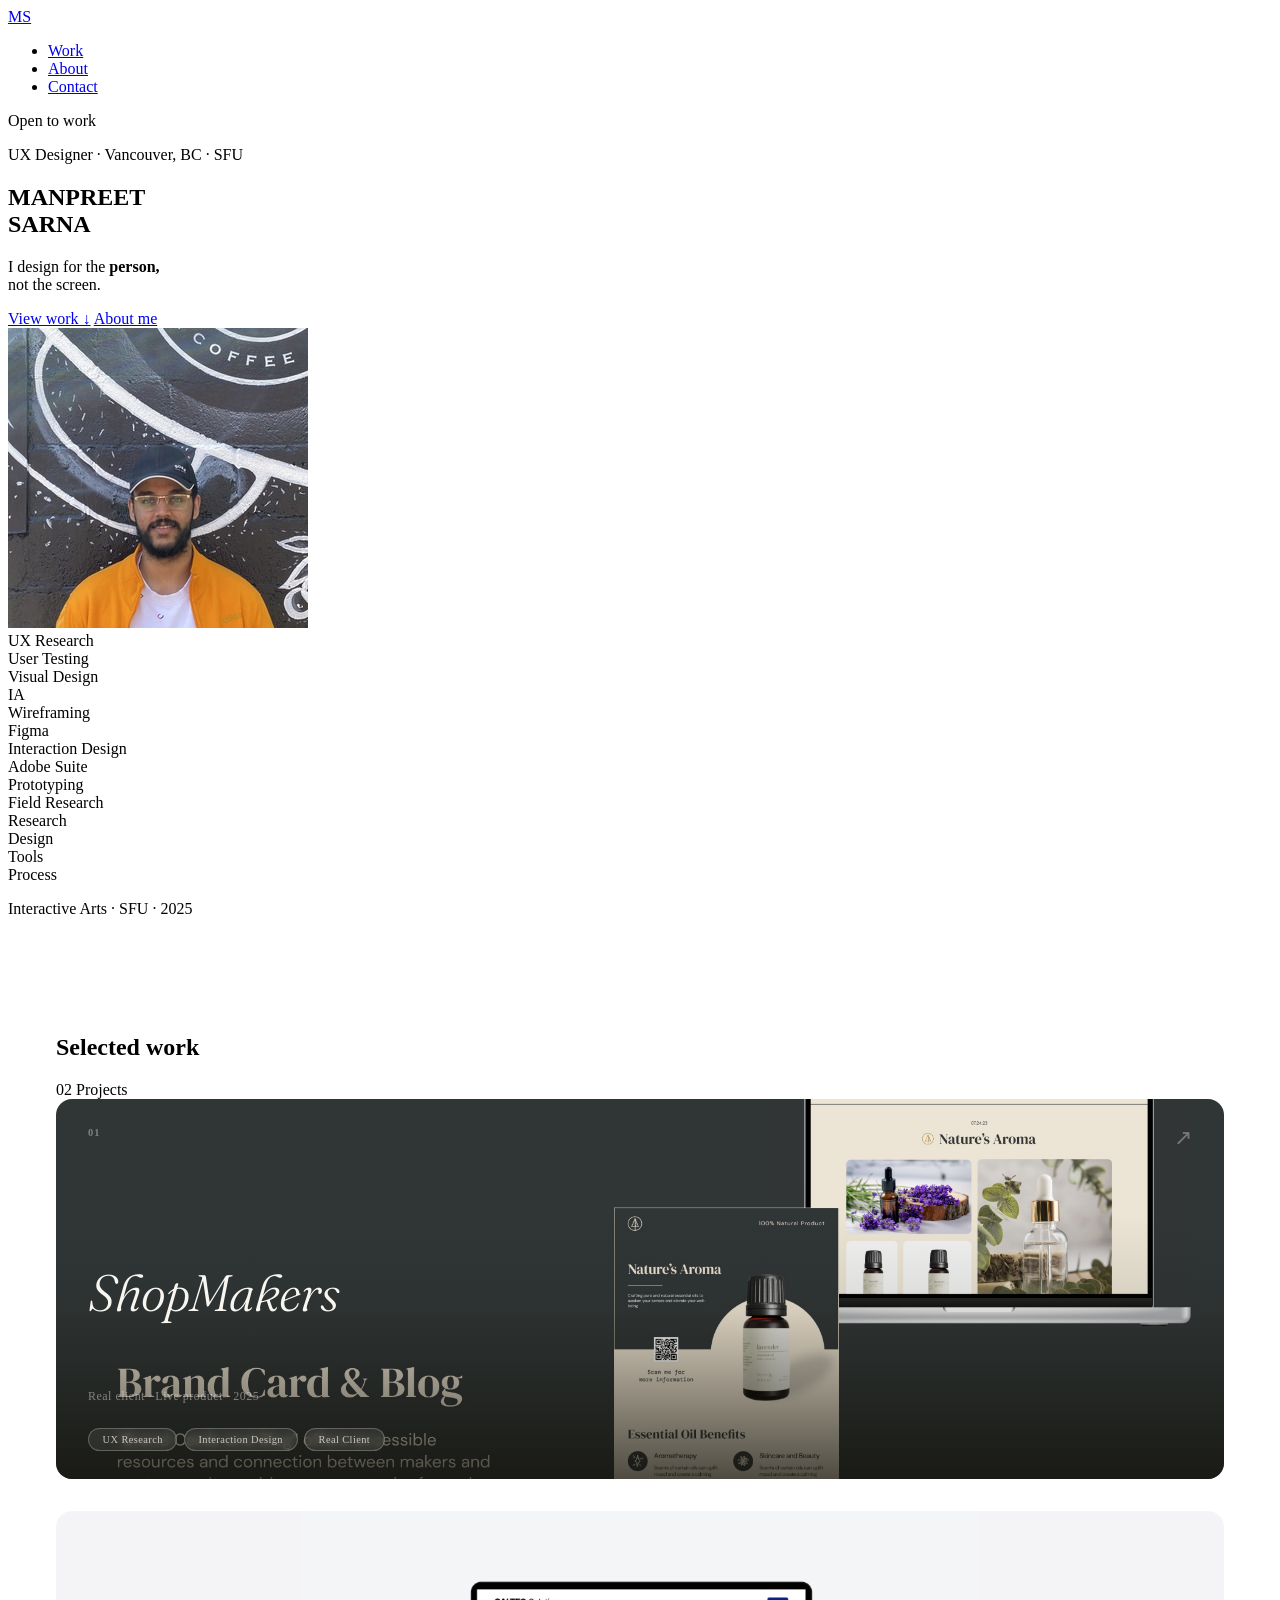
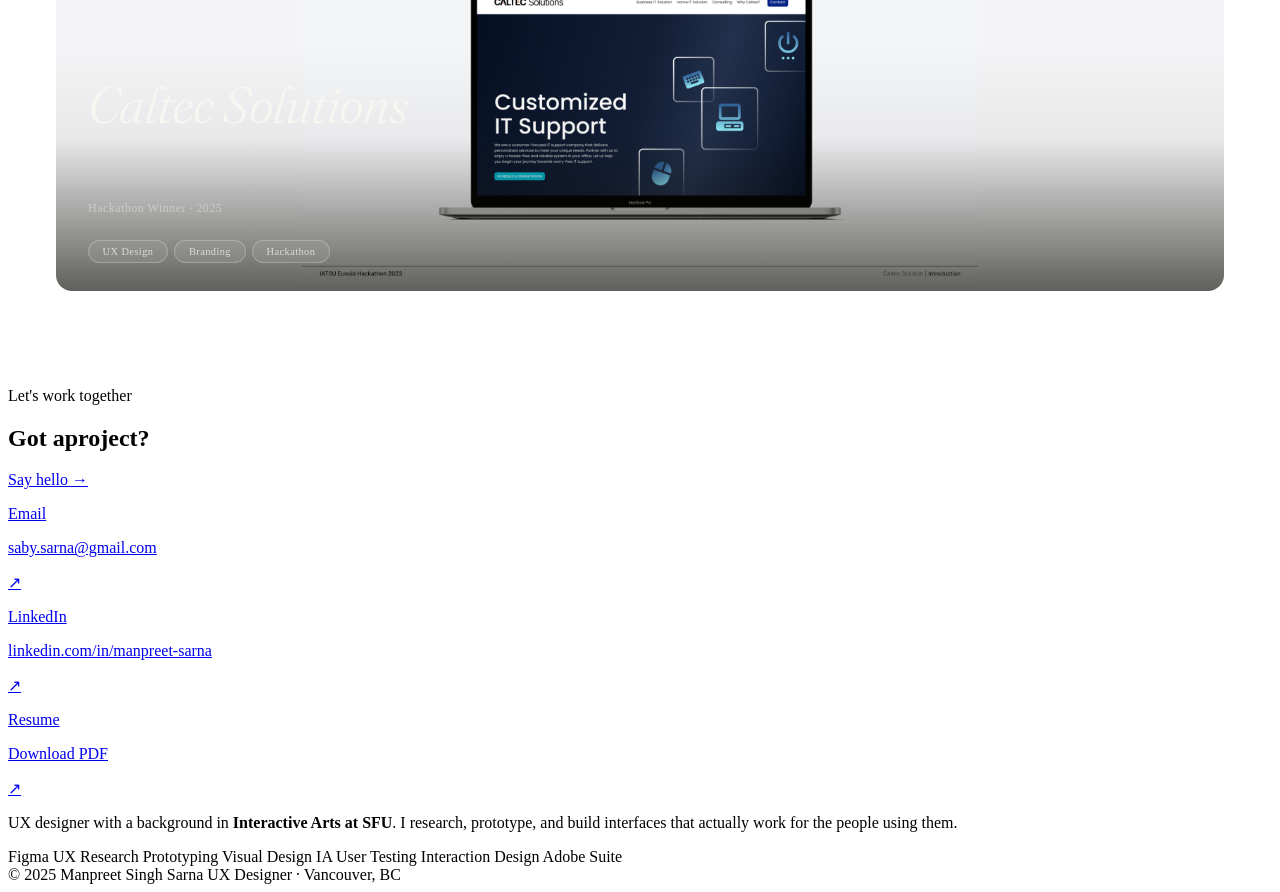
==== index.html @ 572fcb6c "Initial IndexUpdate" ====
<!DOCTYPE html>
<html lang="en">
<head>
<meta charset="UTF-8"/>
<meta name="viewport" content="width=device-width, initial-scale=1.0"/>
<title>Manpreet Sarna — UX Designer</title>
<link href="https://fonts.googleapis.com/css2?family=Space+Grotesk:wght@300;400;500;600;700&family=Fraunces:ital,opsz,wght@1,9..144,300;1,9..144,400&display=swap" rel="stylesheet"/>
<link rel="stylesheet" href="style.css"/>
<style>
/* IMAGE CURSOR */
.img-cursor {
  position: fixed;
  width: 200px;
  pointer-events: none;
  z-index: 9999;
  border-radius: 10px;
  overflow: hidden;
  opacity: 0;
  transform: translate(-50%, -60%) scale(0.88) rotate(-2deg);
  transition: opacity .25s ease, transform .3s cubic-bezier(.23,1,.32,1);
  box-shadow: 0 12px 40px rgba(0,0,0,0.25);
}
.img-cursor.visible {
  opacity: 1;
  transform: translate(-50%, -60%) scale(1) rotate(-1.5deg);
}
.img-cursor img { width: 100%; display: block; }
.img-cursor-placeholder {
  width: 100%; height: 180px;
  display: flex; align-items: center; justify-content: center;
  font-family: "Space Grotesk", sans-serif;
  font-size: 11px; letter-spacing: 0.08em; text-transform: uppercase;
}

/* SHOPMAKERS GREEN */
.row-shopmakers:hover { background: #2D6A4F; }
.row-shopmakers:hover .proj-name-text,
.row-shopmakers:hover .proj-num { color: #F0FFF8; }
.row-shopmakers:hover .proj-tags-text,
.row-shopmakers:hover .proj-arrow-sm { color: rgba(240,255,248,0.5); }
.row-shopmakers:hover .proj-cover-sm { opacity:0.75; }
.row-shopmakers .drop-desc { color: rgba(240,255,248,0.75); }
.row-shopmakers .drop-tag { background: rgba(240,255,248,0.12); color: rgba(240,255,248,0.78); }
.row-shopmakers .drop-cta { background: #F0FFF8; color: #2D6A4F; }

/* MOBILE */
@media (max-width: 768px) {
  .hero { padding: 4rem 1.5rem 1.5rem; }
  .hero-body { grid-template-columns: 1fr; gap: 2rem; }
  .orbit-wrap { width: 260px; height: 260px; margin: 0 auto; }
  .hero-name { font-size: clamp(2.5rem, 10vw, 4rem); }
  .projects { padding: 3rem 1.5rem; }
  .contact { padding: 4rem 1.5rem; }
  .contact-grid { grid-template-columns: 1fr; gap: 2.5rem; }
  .contact-hl { font-size: clamp(2.5rem, 10vw, 4rem); }
  nav { padding: 1rem 1.5rem; }
  .nav-links { display: none; }
  .drop-inner { flex-direction: column; gap: 1rem; }
  .img-cursor { display: none; }
  footer { padding: 1.25rem 1.5rem; }
}

/* ── PROJECT CARDS (v2) ── */
.projects {
  background: var(--bg-light);
  color: var(--text-dark);
  padding: 5rem 3rem;
}

.proj-card {
  margin-bottom: 2rem;
  border-radius: 16px;
  overflow: hidden;
  border: 0.5px solid var(--border-light);
}

.proj-card:last-child { margin-bottom: 0; }

.proj-card-inner {
  display: block;
  text-decoration: none;
  color: inherit;
  position: relative;
}

.proj-card-img {
  width: 100%;
  height: 380px;
  overflow: hidden;
  position: relative;
}

.proj-card-img img {
  width: 100%;
  height: 100%;
  object-fit: cover;
  object-position: center center;
  display: block;
  transition: transform .6s cubic-bezier(.23,1,.32,1);
}

.proj-card:hover .proj-card-img img {
  transform: scale(1.03);
}

.proj-card-overlay {
  position: absolute;
  inset: 0;
  background: linear-gradient(to top, rgba(17,16,9,0.72) 0%, rgba(17,16,9,0.1) 45%, transparent 70%);
  transition: background .4s ease;
}

.proj-card:hover .proj-card-overlay {
  background: linear-gradient(to top, rgba(17,16,9,0.82) 0%, rgba(17,16,9,0.2) 50%, transparent 70%);
}

.proj-card-body {
  position: absolute;
  inset: 0;
  padding: 1.75rem 2rem;
  display: flex;
  flex-direction: column;
  justify-content: space-between;
}

.proj-card-top {
  display: flex;
  justify-content: space-between;
  align-items: flex-start;
}

.proj-card-num {
  font-size: 0.65rem;
  color: rgba(248,246,241,0.4);
  font-weight: 600;
  letter-spacing: 0.1em;
}

.proj-card-arrow {
  font-size: 1.4rem;
  color: rgba(248,246,241,0.35);
  transition: color .25s, transform .25s;
  line-height: 1;
}

.proj-card:hover .proj-card-arrow {
  color: rgba(248,246,241,0.9);
  transform: translate(3px, -3px);
}

.proj-card-bottom {
  display: flex;
  flex-direction: column;
  gap: 0.5rem;
}

.proj-card-title {
  font-family: "Fraunces", serif;
  font-size: clamp(2rem, 4vw, 3.2rem);
  font-style: italic;
  font-weight: 300;
  color: #F8F6F1;
  line-height: 1.0;
  letter-spacing: -0.02em;
}

.proj-card-sub {
  font-size: 0.75rem;
  color: rgba(248,246,241,0.45);
  font-weight: 300;
  letter-spacing: 0.04em;
}

.proj-card-tags {
  display: flex;
  gap: 0.4rem;
  flex-wrap: wrap;
  margin-top: 0.25rem;
}

.proj-tag {
  font-size: 0.65rem;
  padding: 0.3rem 0.85rem;
  border-radius: 100px;
  border: 0.5px solid rgba(248,246,241,0.25);
  color: rgba(248,246,241,0.75);
  font-weight: 500;
  letter-spacing: 0.04em;
  background: rgba(248,246,241,0.08);
  backdrop-filter: blur(4px);
}

@media (max-width: 768px) {
  .projects { padding: 3rem 1.25rem; }
  .proj-card-img { height: 340px; }
  .proj-card-body { padding: 1.25rem; }
}
</style>
</head>
<body>

<!-- IMAGE CURSORS — one per project -->
<div class="img-cursor" id="cursor-shopmakers">
  <img src="[data-uri]" alt="ShopMakers preview"/>
</div>
<div class="img-cursor" id="cursor-caltec">
  <div class="img-cursor-placeholder" style="background:#FDF6E3;color:#B8860B">Caltec Solutions</div>
</div>
<div class="img-cursor" id="cursor-blenz">
  <div class="img-cursor-placeholder" style="background:#F0EEF5;color:#B07FD4">Blenz Coffee App</div>
</div>

<div class="cur" id="cur"></div>
<div class="cur-ring" id="curRing"></div>

<nav id="nav">
  <a href="#hero" class="nav-logo">MS</a>
  <ul class="nav-links">
    <li><a href="#projects">Work</a></li>
    <li><a href="about.html">About</a></li>
    <li><a href="#contact">Contact</a></li>
  </ul>
  <div class="nav-avail"><span class="ndot"></span>Open to work</div>
</nav>

<section class="hero" id="hero">
  <div class="hero-body">
    <div class="hero-left">
      <p class="hero-role">UX Designer &middot; Vancouver, BC &middot; SFU</p>
      <h1 class="hero-name">MANPREET<br>SARNA</h1>
      <div class="hero-divider"></div>
      <p class="hero-tagline">I design for the <strong>person,</strong><br>not the screen.</p>
      <div class="hero-btns">
        <a href="#projects" class="btn-primary" id="mb1">View work &darr;</a>
        <a href="#contact" class="btn-secondary" id="mb2">About me</a>
      </div>
    </div>
    <div class="orbit-wrap" id="orbitWrap">
      <div class="planet-ring planet-ring-1"></div>
      <div class="planet-ring planet-ring-2"></div>
      <div class="planet-ring planet-ring-3"></div>
      <div class="planet-ring planet-ring-4"></div>
      <div class="planet-ring planet-ring-5"></div>
      <div class="orbit-center">
        <img src="[data-uri]" alt="Manpreet Sarna"/>
      </div>
      <div class="skill-pill r1" data-ring="r1" data-angle="0"><span>UX Research</span></div>
      <div class="skill-pill r1" data-ring="r1" data-angle="180"><span>User Testing</span></div>
      <div class="skill-pill r2" data-ring="r2" data-angle="60"><span>Visual Design</span></div>
      <div class="skill-pill r2" data-ring="r2" data-angle="200"><span>IA</span></div>
      <div class="skill-pill r2" data-ring="r2" data-angle="310"><span>Wireframing</span></div>
      <div class="skill-pill r3" data-ring="r3" data-angle="30"><span>Figma</span></div>
      <div class="skill-pill r3" data-ring="r3" data-angle="160"><span>Interaction Design</span></div>
      <div class="skill-pill r3" data-ring="r3" data-angle="290"><span>Adobe Suite</span></div>
      <div class="skill-pill r4" data-ring="r4" data-angle="100"><span>Prototyping</span></div>
      <div class="skill-pill r4" data-ring="r4" data-angle="260"><span>Field Research</span></div>
    </div>
  </div>
  <div class="hero-bottom">
    <div class="legend">
      <div class="legend-item"><div class="legend-line" style="background:#52B788"></div><span class="legend-label">Research</span></div>
      <div class="legend-item"><div class="legend-line" style="background:#B07FD4"></div><span class="legend-label">Design</span></div>
      <div class="legend-item"><div class="legend-line" style="background:#5B9BD5"></div><span class="legend-label">Tools</span></div>
      <div class="legend-item"><div class="legend-line" style="background:#E8955A"></div><span class="legend-label">Process</span></div>
    </div>
    <p class="hero-meta">Interactive Arts &middot; SFU &middot; 2025</p>
  </div>
</section>

<section class="projects" id="projects">
  <div class="proj-head reveal">
    <h2 class="proj-head-title">Selected work</h2>
    <span class="proj-head-count">02 Projects</span>
  </div>

  <div class="proj-card reveal">
    <a href="shopmakers.html" class="proj-card-inner">
      <div class="proj-card-img">
        <img src="[data-uri]" alt="ShopMakers project" style="object-position: center center;"/>
        <div class="proj-card-overlay"></div>
      </div>
      <div class="proj-card-body">
        <div class="proj-card-top">
          <span class="proj-card-num">01</span>
          <span class="proj-card-arrow">&#8599;</span>
        </div>
        <div class="proj-card-bottom">
          <h3 class="proj-card-title">ShopMakers</h3>
          <p class="proj-card-sub">Real client &middot; Live product &middot; 2025</p>
          <div class="proj-card-tags">
            <span class="proj-tag">UX Research</span>
            <span class="proj-tag">Interaction Design</span>
            <span class="proj-tag">Real Client</span>
          </div>
        </div>
      </div>
    </a>
  </div>

  <div class="proj-card reveal">
    <a href="caltec.html" class="proj-card-inner">
      <div class="proj-card-img" style="background:#F4F4F6;">
        <img src="[data-uri]" alt="Caltec Solutions project" style="object-fit: contain; object-position: center center; background:#F4F4F6;"/>
        <div class="proj-card-overlay" style="background: linear-gradient(to top, rgba(17,16,9,0.65) 0%, rgba(17,16,9,0.05) 40%, transparent 65%);"></div>
      </div>
      <div class="proj-card-body">
        <div class="proj-card-top">
          <span class="proj-card-num">02</span>
          <span class="proj-card-arrow">&#8599;</span>
        </div>
        <div class="proj-card-bottom">
          <h3 class="proj-card-title">Caltec Solutions</h3>
          <p class="proj-card-sub">Hackathon Winner &middot; 2025</p>
          <div class="proj-card-tags">
            <span class="proj-tag">UX Design</span>
            <span class="proj-tag">Branding</span>
            <span class="proj-tag">Hackathon</span>
          </div>
        </div>
      </div>
    </a>
  </div>

</section>

<section class="contact reveal" id="contact">
  <p class="contact-label">Let&apos;s work together</p>
  <div class="contact-grid">
    <div>
      <h2 class="contact-hl"><span>Got a</span>project?</h2>
      <a href="mailto:saby.sarna@gmail.com" class="contact-btn" id="mb3">Say hello &rarr;</a>
    </div>
    <div class="clinks">
      <a href="mailto:saby.sarna@gmail.com" class="clink">
        <div><p class="cll">Email</p><p class="clv">saby.sarna@gmail.com</p></div>
        <span class="cla">&#8599;</span>
      </a>
      <a href="https://linkedin.com/in/manpreet-sarna-8918b6192" target="_blank" class="clink">
        <div><p class="cll">LinkedIn</p><p class="clv">linkedin.com/in/manpreet-sarna</p></div>
        <span class="cla">&#8599;</span>
      </a>
      <a href="#" class="clink">
        <div><p class="cll">Resume</p><p class="clv">Download PDF</p></div>
        <span class="cla">&#8599;</span>
      </a>
    </div>
  </div>
  <div class="contact-bottom">
    <p class="about-mini">UX designer with a background in <strong>Interactive Arts at SFU</strong>. I research, prototype, and build interfaces that actually work for the people using them.</p>
    <div class="skills-wrap">
      <span class="skill-chip">Figma</span>
      <span class="skill-chip">UX Research</span>
      <span class="skill-chip">Prototyping</span>
      <span class="skill-chip">Visual Design</span>
      <span class="skill-chip">IA</span>
      <span class="skill-chip">User Testing</span>
      <span class="skill-chip">Interaction Design</span>
      <span class="skill-chip">Adobe Suite</span>
    </div>
  </div>
</section>

<footer>
  <span class="ff">&copy; 2025 Manpreet Singh Sarna</span>
  <span class="ff">UX Designer &middot; Vancouver, BC</span>
</footer>

<script src="script.js"></script>
</body>
</html>
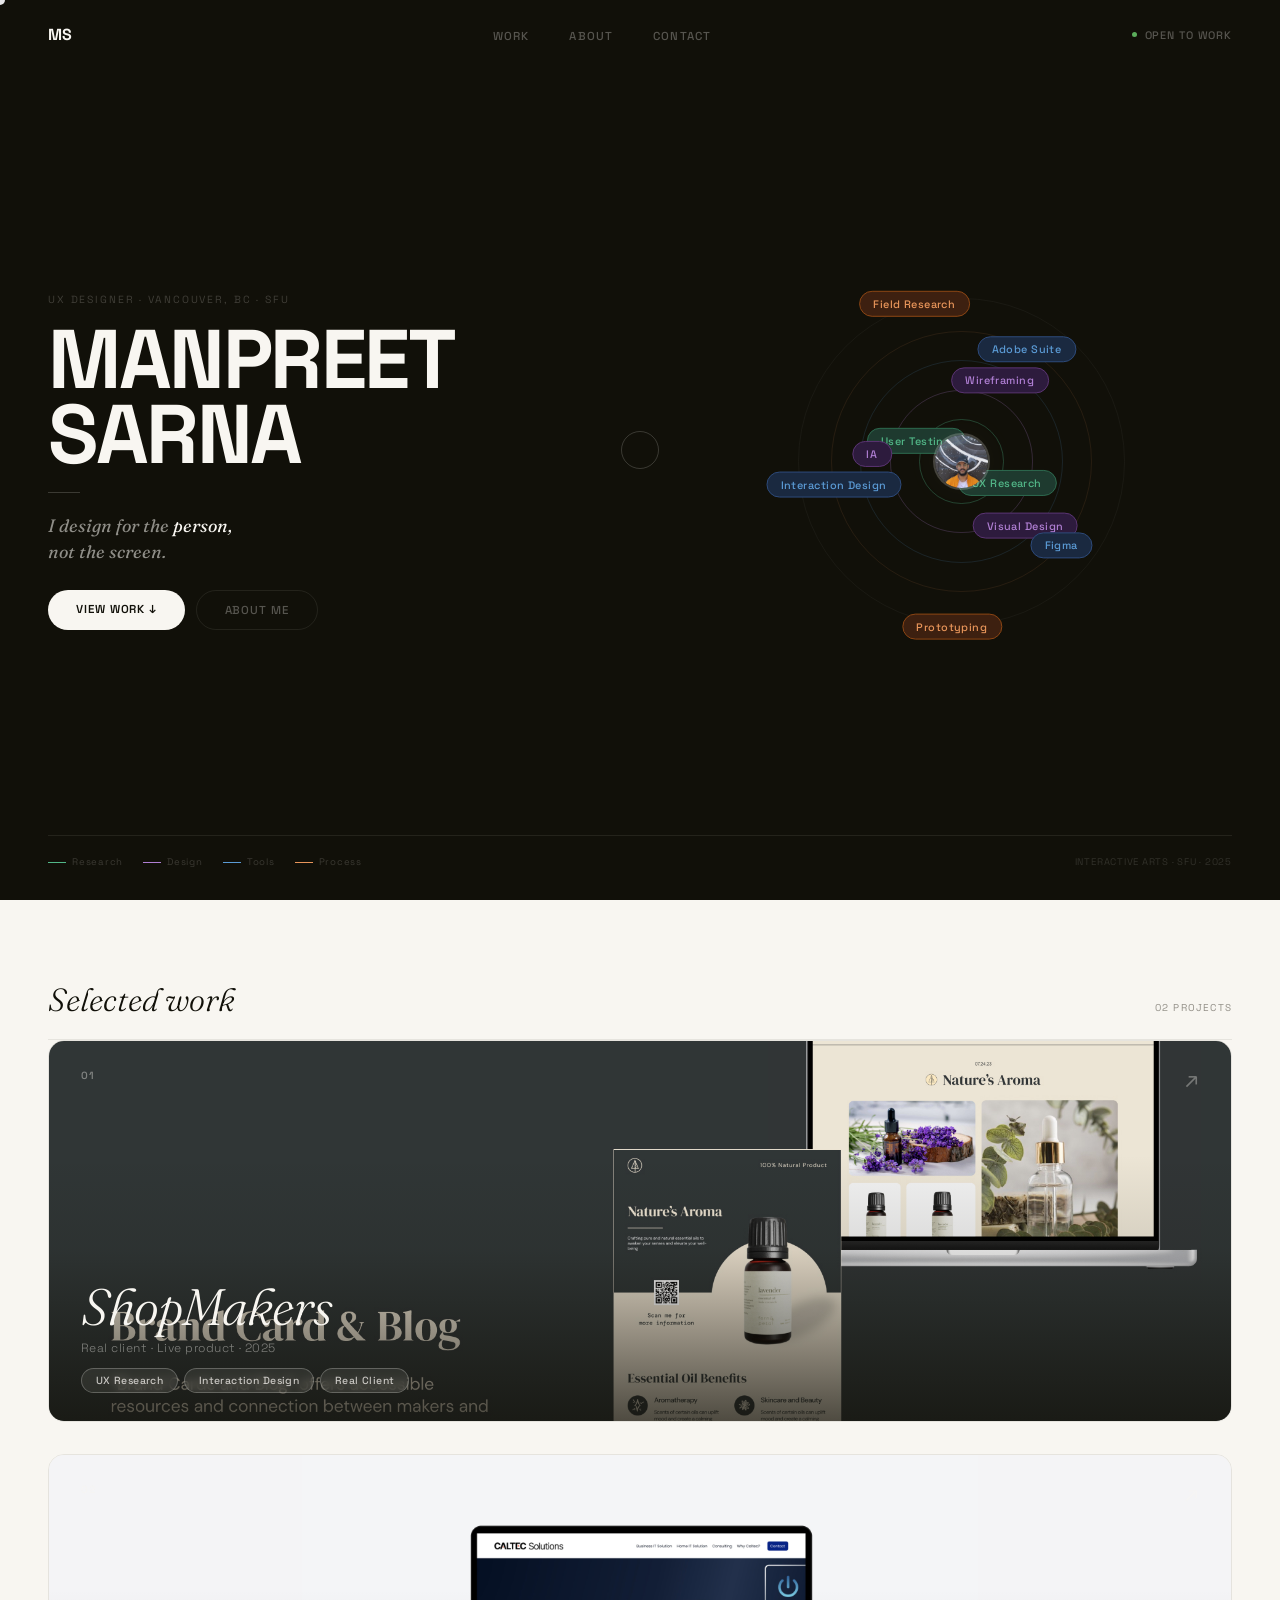
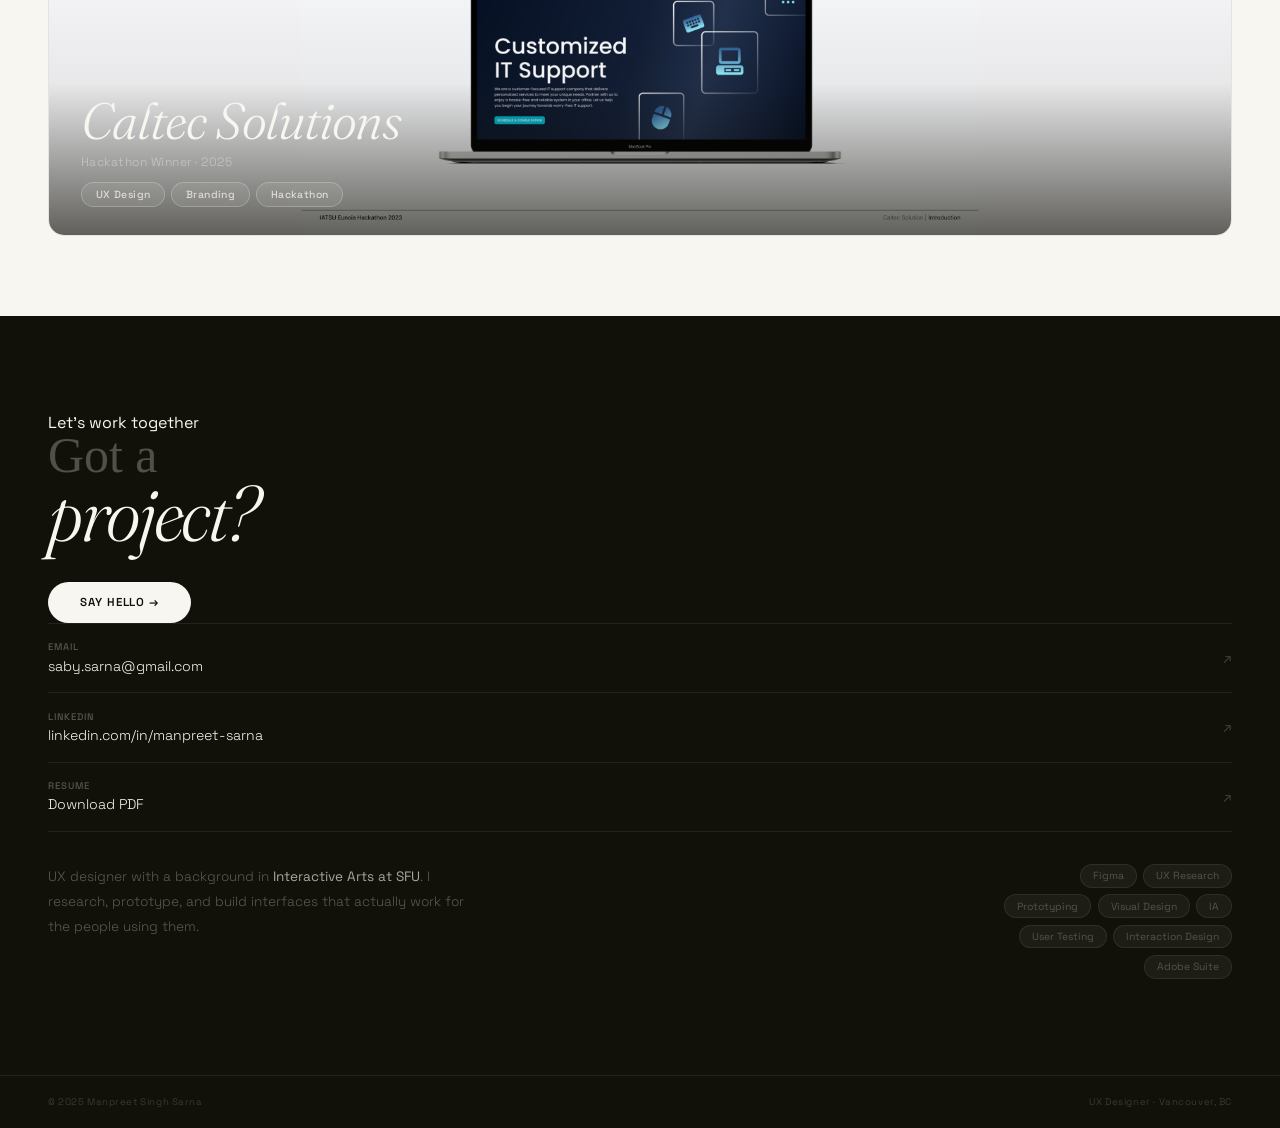
==== commit 4e440e98: "Update index.html" ====
--- a/index.html
+++ b/index.html
@@ -197,6 +197,7 @@
 }
 </style>
 </head>
+  <meta name="google-site-verification" content="5SZ4j2TjmkjVvjPFLg6axax8uHBgU7xjacutdIBSM9w" />
 <body>
 
 <!-- IMAGE CURSORS — one per project -->
@@ -367,4 +368,4 @@
 
 <script src="script.js"></script>
 </body>
-</html>+</html>
--- a/style.css
+++ b/style.css
@@ -0,0 +1,203 @@
+/* ============================================================
+   MANPREET SARNA — PORTFOLIO
+   EDIT: colors in :root to retheme the whole site
+   ============================================================ */
+:root {
+  --bg-dark:   #111009;
+  --bg-light:  #F8F6F1;
+  --text-light: #F8F6F1;
+  --text-dark:  #111009;
+  --muted-dark:  rgba(248,246,241,0.3);
+  --muted-light: #928F87;
+  --border-dark:  rgba(248,246,241,0.08);
+  --border-light: rgba(17,16,9,0.08);
+
+  /* EDIT: skill ring colors */
+  --r1-bg: #1E3A2F; --r1-border: #2D6A4F; --r1-text: #52B788;
+  --r2-bg: #2D1B3D; --r2-border: #5A3472; --r2-text: #B07FD4;
+  --r3-bg: #1A2940; --r3-border: #2D4A7A; --r3-text: #5B9BD5;
+  --r4-bg: #3D2010; --r4-border: #8B4513; --r4-text: #E8955A;
+
+  /* EDIT: project accent colors */
+  --blenz-color:  #F5C842;
+  --blenz-text:   #1A1200;
+  --meta-color:   #C84B2F;
+  --meta-text:    #FFF5F2;
+  --maxxi-color:  #2D6A4F;
+  --maxxi-text:   #F0FFF8;
+  --sfu-color:    #5A3472;
+  --sfu-text:     #F8F0FF;
+}
+
+*, *::before, *::after { box-sizing: border-box; margin: 0; padding: 0; }
+html { scroll-behavior: smooth; }
+body {
+  background: var(--bg-dark);
+  color: var(--text-light);
+  font-family: "Space Grotesk", sans-serif;
+  overflow-x: hidden;
+  cursor: none;
+}
+
+/* ── CURSOR ── */
+.cur { position:fixed; width:10px; height:10px; background:var(--text-light); border-radius:50%; pointer-events:none; z-index:9999; transform:translate(-50%,-50%); mix-blend-mode:difference; transition:width .2s,height .2s; }
+.cur.hov { width:48px; height:48px; }
+.cur-ring { position:fixed; width:38px; height:38px; border:1px solid rgba(248,246,241,0.18); border-radius:50%; pointer-events:none; z-index:9998; transform:translate(-50%,-50%); }
+
+/* ── NAV ── */
+nav { position:fixed; top:0; left:0; right:0; z-index:500; display:flex; align-items:center; justify-content:space-between; padding:1.5rem 3rem; transition:background .4s,border-color .4s; }
+nav.scrolled { background:rgba(17,16,9,0.94); backdrop-filter:blur(20px); border-bottom:1px solid var(--border-dark); }
+.nav-logo { font-family:"Space Grotesk",sans-serif; font-size:1rem; font-weight:700; color:var(--text-light); text-decoration:none; letter-spacing:-0.01em; }
+.nav-links { display:flex; gap:2.5rem; list-style:none; }
+.nav-links a { font-size:0.72rem; letter-spacing:0.1em; text-transform:uppercase; color:var(--muted-dark); text-decoration:none; transition:color .2s; font-weight:500; }
+.nav-links a:hover { color:var(--text-light); }
+.nav-avail { display:flex; align-items:center; gap:0.45rem; font-size:0.68rem; letter-spacing:0.08em; text-transform:uppercase; color:var(--muted-dark); font-weight:500; }
+.ndot { width:5px; height:5px; background:#5BAD5B; border-radius:50%; animation:blink 2.5s infinite; }
+@keyframes blink { 0%,100%{opacity:1} 50%{opacity:.25} }
+
+/* ── HERO ── */
+.hero { min-height:100vh; display:flex; flex-direction:column; justify-content:space-between; padding:5.5rem 3rem 2rem; background:var(--bg-dark); }
+.hero-body { display:grid; grid-template-columns:1.1fr 1fr; gap:3rem; align-items:center; flex:1; padding:1.5rem 0; }
+
+.hero-left { display:flex; flex-direction:column; gap:1rem; }
+.hero-role { font-size:0.65rem; color:rgba(248,246,241,0.2); letter-spacing:0.18em; text-transform:uppercase; }
+.hero-name { font-family:"Space Grotesk",sans-serif; font-size:clamp(42px,6.5vw,88px); font-weight:700; color:var(--text-light); line-height:0.9; letter-spacing:-0.03em; }
+.hero-divider { width:32px; height:1px; background:rgba(248,246,241,0.18); margin:0.25rem 0; }
+.hero-tagline { font-family:"Fraunces",serif; font-size:clamp(14px,1.4vw,20px); font-style:italic; color:rgba(248,246,241,0.55); line-height:1.5; max-width:280px; }
+.hero-tagline strong { color:var(--text-light); font-weight:400; }
+.hero-btns { display:flex; gap:0.65rem; margin-top:0.5rem; }
+.btn-primary { font-size:0.72rem; letter-spacing:0.08em; text-transform:uppercase; font-weight:600; background:var(--text-light); color:var(--bg-dark); padding:0.75rem 1.75rem; border-radius:100px; text-decoration:none; display:inline-block; transition:background .2s, transform .3s cubic-bezier(.23,1,.32,1); }
+.btn-primary:hover { background:#E8E5DE; }
+.btn-secondary { font-size:0.72rem; letter-spacing:0.08em; text-transform:uppercase; font-weight:500; border:1px solid var(--border-dark); color:var(--muted-dark); padding:0.75rem 1.75rem; border-radius:100px; text-decoration:none; display:inline-block; transition:border-color .2s,color .2s,transform .3s cubic-bezier(.23,1,.32,1); }
+.btn-secondary:hover { border-color:rgba(248,246,241,0.3); color:var(--text-light); }
+
+/* ── ORBIT ── */
+.orbit-wrap { position:relative; width:clamp(260px,30vw,420px); height:clamp(260px,30vw,420px); display:flex; align-items:center; justify-content:center; margin:0 auto; }
+.planet-ring { position:absolute; border-radius:50%; pointer-events:none; }
+.planet-ring-1 { width:22%; height:22%; border:1px solid rgba(82,183,136,0.3); }
+.planet-ring-2 { width:37%; height:37%; border:1px solid rgba(176,127,212,0.22); }
+.planet-ring-3 { width:53%; height:53%; border:1px solid rgba(91,155,213,0.15); }
+.planet-ring-4 { width:68%; height:68%; border:1px solid rgba(232,149,90,0.1); }
+.planet-ring-5 { width:85%; height:85%; border:0.5px solid rgba(248,246,241,0.04); }
+.orbit-center { position:absolute; z-index:5; width:15%; height:15%; min-width:56px; min-height:56px; border-radius:50%; overflow:hidden; border:2px solid rgba(248,246,241,0.22); box-shadow:0 0 40px rgba(248,246,241,0.04); }
+.orbit-center img { width:100%; height:100%; object-fit:cover; object-position:center center; }
+.skill-pill { position:absolute; display:flex; align-items:center; justify-content:center; }
+.skill-pill span { display:block; font-family:"Space Grotesk",sans-serif; font-size:0.68rem; font-weight:500; letter-spacing:0.04em; padding:0.32rem 0.85rem; border-radius:100px; border:0.5px solid; white-space:nowrap; transition:transform .2s,box-shadow .2s; cursor:default; }
+.skill-pill:hover span { transform:scale(1.1); box-shadow:0 4px 20px rgba(0,0,0,0.4); }
+.r1 span { background:var(--r1-bg); border-color:var(--r1-border); color:var(--r1-text); }
+.r2 span { background:var(--r2-bg); border-color:var(--r2-border); color:var(--r2-text); }
+.r3 span { background:var(--r3-bg); border-color:var(--r3-border); color:var(--r3-text); }
+.r4 span { background:var(--r4-bg); border-color:var(--r4-border); color:var(--r4-text); }
+
+/* ── HERO BOTTOM ── */
+.hero-bottom { display:flex; align-items:center; justify-content:space-between; border-top:1px solid var(--border-dark); padding-top:1.25rem; }
+.legend { display:flex; gap:1.25rem; }
+.legend-item { display:flex; align-items:center; gap:6px; }
+.legend-line { width:18px; height:1px; }
+.legend-label { font-size:0.6rem; letter-spacing:0.08em; color:rgba(248,246,241,0.18); }
+.hero-meta { font-size:0.6rem; letter-spacing:0.08em; color:rgba(248,246,241,0.14); text-transform:uppercase; }
+
+/* ── PROJECTS ── */
+.projects { background:var(--bg-light); color:var(--text-dark); padding:5rem 3rem; }
+.proj-head { display:flex; align-items:baseline; justify-content:space-between; padding-bottom:1.25rem; border-bottom:1px solid var(--border-light); margin-bottom:0; }
+.proj-head-title { font-family:"Fraunces",serif; font-size:clamp(1.5rem,2.5vw,2.2rem); font-style:italic; color:var(--text-dark); font-weight:300; }
+.proj-head-count { font-size:0.62rem; color:var(--muted-light); letter-spacing:0.12em; text-transform:uppercase; }
+
+/* Project row */
+.proj-row { border-bottom:1px solid var(--border-light); overflow:hidden; transition:background .45s cubic-bezier(.23,1,.32,1); cursor:none; }
+.proj-row:last-child { border-bottom:none; }
+.proj-top { display:flex; align-items:center; justify-content:space-between; padding:1.1rem 0; transition:padding .3s ease; }
+.proj-row:hover .proj-top { padding:1.1rem 0.75rem; }
+.proj-left { display:flex; align-items:center; gap:1.25rem; }
+.proj-num { font-size:0.68rem; color:#C8C5BE; font-weight:500; min-width:22px; transition:color .35s; }
+.proj-name-text { font-family:"Fraunces",serif; font-size:clamp(1.3rem,2vw,1.9rem); font-style:italic; color:var(--text-dark); line-height:1.1; transition:color .35s; }
+.proj-tags-text { font-size:0.72rem; color:var(--muted-light); margin-top:3px; letter-spacing:0.02em; transition:color .35s; }
+.proj-right { display:flex; align-items:center; gap:0.85rem; }
+.proj-cover-sm { width:120px; height:75px; border-radius:6px; overflow:hidden; display:flex; align-items:center; justify-content:center; font-size:0.6rem; letter-spacing:0.08em; text-transform:uppercase; transition:opacity .35s; }
+.proj-cover-sm img { width:100%; height:100%; object-fit:cover; }
+.proj-arrow-sm { font-size:1rem; color:#C8C5BE; transition:color .35s, transform .35s; }
+.proj-row:hover .proj-arrow-sm { transform:rotate(45deg); }
+
+/* Dropdown */
+.proj-drop { max-height:0; overflow:hidden; transition:max-height .5s cubic-bezier(.23,1,.32,1); padding:0; }
+.proj-row:hover .proj-drop { max-height:200px; }
+.drop-inner { display:flex; align-items:flex-start; justify-content:space-between; gap:2.5rem; padding:0.85rem 0.75rem 1.5rem; border-top:1px solid rgba(255,255,255,0.18); }
+.drop-desc { font-size:0.88rem; font-weight:300; line-height:1.8; max-width:460px; }
+.drop-right { display:flex; flex-direction:column; gap:0.6rem; align-items:flex-end; flex-shrink:0; }
+.drop-tags { display:flex; gap:0.35rem; flex-wrap:wrap; justify-content:flex-end; }
+.drop-tag { font-size:0.65rem; padding:0.25rem 0.7rem; border-radius:100px; font-weight:500; }
+.drop-cta { font-size:0.7rem; padding:0.5rem 1.1rem; border-radius:100px; font-weight:600; letter-spacing:0.05em; display:inline-block; text-decoration:none; white-space:nowrap; transition:opacity .2s; }
+.drop-cta:hover { opacity:0.85; }
+
+/* Project color themes */
+.row-blenz:hover { background:var(--blenz-color); }
+.row-blenz:hover .proj-name-text,.row-blenz:hover .proj-num { color:var(--blenz-text); }
+.row-blenz:hover .proj-tags-text,.row-blenz:hover .proj-arrow-sm { color:rgba(26,18,0,0.5); }
+.row-blenz:hover .proj-cover-sm { opacity:0.75; }
+.row-blenz .drop-desc { color:rgba(26,18,0,0.72); }
+.row-blenz .drop-tag { background:rgba(26,18,0,0.1); color:rgba(26,18,0,0.7); }
+.row-blenz .drop-cta { background:var(--blenz-text); color:var(--blenz-color); }
+
+.row-meta:hover { background:var(--meta-color); }
+.row-meta:hover .proj-name-text,.row-meta:hover .proj-num { color:var(--meta-text); }
+.row-meta:hover .proj-tags-text,.row-meta:hover .proj-arrow-sm { color:rgba(255,245,242,0.5); }
+.row-meta:hover .proj-cover-sm { opacity:0.75; }
+.row-meta .drop-desc { color:rgba(255,245,242,0.75); }
+.row-meta .drop-tag { background:rgba(255,245,242,0.15); color:rgba(255,245,242,0.8); }
+.row-meta .drop-cta { background:var(--meta-text); color:var(--meta-color); }
+
+.row-maxxi:hover { background:var(--maxxi-color); }
+.row-maxxi:hover .proj-name-text,.row-maxxi:hover .proj-num { color:var(--maxxi-text); }
+.row-maxxi:hover .proj-tags-text,.row-maxxi:hover .proj-arrow-sm { color:rgba(240,255,248,0.5); }
+.row-maxxi:hover .proj-cover-sm { opacity:0.75; }
+.row-maxxi .drop-desc { color:rgba(240,255,248,0.75); }
+.row-maxxi .drop-tag { background:rgba(240,255,248,0.12); color:rgba(240,255,248,0.78); }
+.row-maxxi .drop-cta { background:var(--maxxi-text); color:var(--maxxi-color); }
+
+.row-sfu:hover { background:var(--sfu-color); }
+.row-sfu:hover .proj-name-text,.row-sfu:hover .proj-num { color:var(--sfu-text); }
+.row-sfu:hover .proj-tags-text,.row-sfu:hover .proj-arrow-sm { color:rgba(248,240,255,0.5); }
+.row-sfu:hover .proj-cover-sm { opacity:0.75; }
+.row-sfu .drop-desc { color:rgba(248,240,255,0.75); }
+.row-sfu .drop-tag { background:rgba(248,240,255,0.12); color:rgba(248,240,255,0.78); }
+.row-sfu .drop-cta { background:var(--sfu-text); color:var(--sfu-color); }
+
+/* ── CONTACT ── */
+.contact { background:var(--bg-dark); color:var(--text-light); padding:6rem 3rem; }
+.contact-top { display:grid; grid-template-columns:1fr 1fr; gap:5rem; align-items:end; padding-bottom:2.5rem; border-bottom:1px solid var(--border-dark); }
+.contact-hl { font-family:"Fraunces",serif; font-size:clamp(2.5rem,6vw,5.5rem); font-style:italic; font-weight:300; line-height:0.92; letter-spacing:-0.03em; color:var(--text-light); margin-bottom:2rem; }
+.contact-hl span { font-style:normal; color:rgba(248,246,241,0.28); display:block; font-size:0.65em; letter-spacing:0; }
+.contact-btn { font-size:0.72rem; letter-spacing:0.08em; text-transform:uppercase; font-weight:600; background:var(--text-light); color:var(--bg-dark); padding:0.85rem 2rem; border-radius:100px; text-decoration:none; display:inline-block; transition:background .2s; }
+.contact-btn:hover { background:#E8E5DE; }
+.clinks { display:flex; flex-direction:column; }
+.clink { display:flex; align-items:center; justify-content:space-between; padding:1.1rem 0; border-bottom:1px solid var(--border-dark); text-decoration:none; color:inherit; transition:padding-left .2s; }
+.clink:first-child { border-top:1px solid var(--border-dark); }
+.clink:hover { padding-left:0.5rem; }
+.cll { font-size:0.6rem; letter-spacing:0.1em; text-transform:uppercase; color:var(--muted-dark); margin-bottom:0.2rem; font-weight:500; }
+.clv { font-size:0.88rem; color:var(--text-light); font-weight:300; }
+.cla { color:rgba(248,246,241,0.2); font-size:0.9rem; transition:color .2s,transform .2s; }
+.clink:hover .cla { color:var(--text-light); transform:translate(2px,-2px); }
+.contact-bottom { display:flex; align-items:flex-start; justify-content:space-between; gap:3rem; padding-top:2rem; }
+.about-mini { font-size:0.85rem; color:rgba(248,246,241,0.32); font-weight:300; line-height:1.85; max-width:420px; }
+.about-mini strong { color:rgba(248,246,241,0.65); font-weight:400; }
+.skills-wrap { display:flex; flex-wrap:wrap; gap:0.4rem; justify-content:flex-end; max-width:240px; }
+.skill-chip { font-size:0.65rem; background:rgba(248,246,241,0.05); color:rgba(248,246,241,0.25); padding:0.28rem 0.75rem; border-radius:100px; border:0.5px solid rgba(248,246,241,0.08); }
+
+/* ── FOOTER ── */
+footer { display:flex; align-items:center; justify-content:space-between; padding:1.25rem 3rem; border-top:1px solid var(--border-dark); background:var(--bg-dark); }
+.ff { font-size:0.6rem; letter-spacing:0.06em; color:rgba(248,246,241,0.18); }
+
+/* ── REVEAL ── */
+.reveal { opacity:0; transform:translateY(20px); transition:opacity .7s ease,transform .7s ease; }
+.reveal.in { opacity:1; transform:none; }
+
+/* ShopMakers — forest green */
+.row-shopmakers:hover { background: #2D6A4F; }
+.row-shopmakers:hover .proj-name-text,
+.row-shopmakers:hover .proj-num { color: #F0FFF8; }
+.row-shopmakers:hover .proj-tags-text,
+.row-shopmakers:hover .proj-arrow-sm { color: rgba(240,255,248,0.5); }
+.row-shopmakers:hover .proj-cover-sm { opacity: 0.75; }
+.row-shopmakers .drop-desc { color: rgba(240,255,248,0.75); }
+.row-shopmakers .drop-tag { background: rgba(240,255,248,0.12); color: rgba(240,255,248,0.78); }
+.row-shopmakers .drop-cta { background: #F0FFF8; color: #2D6A4F; }
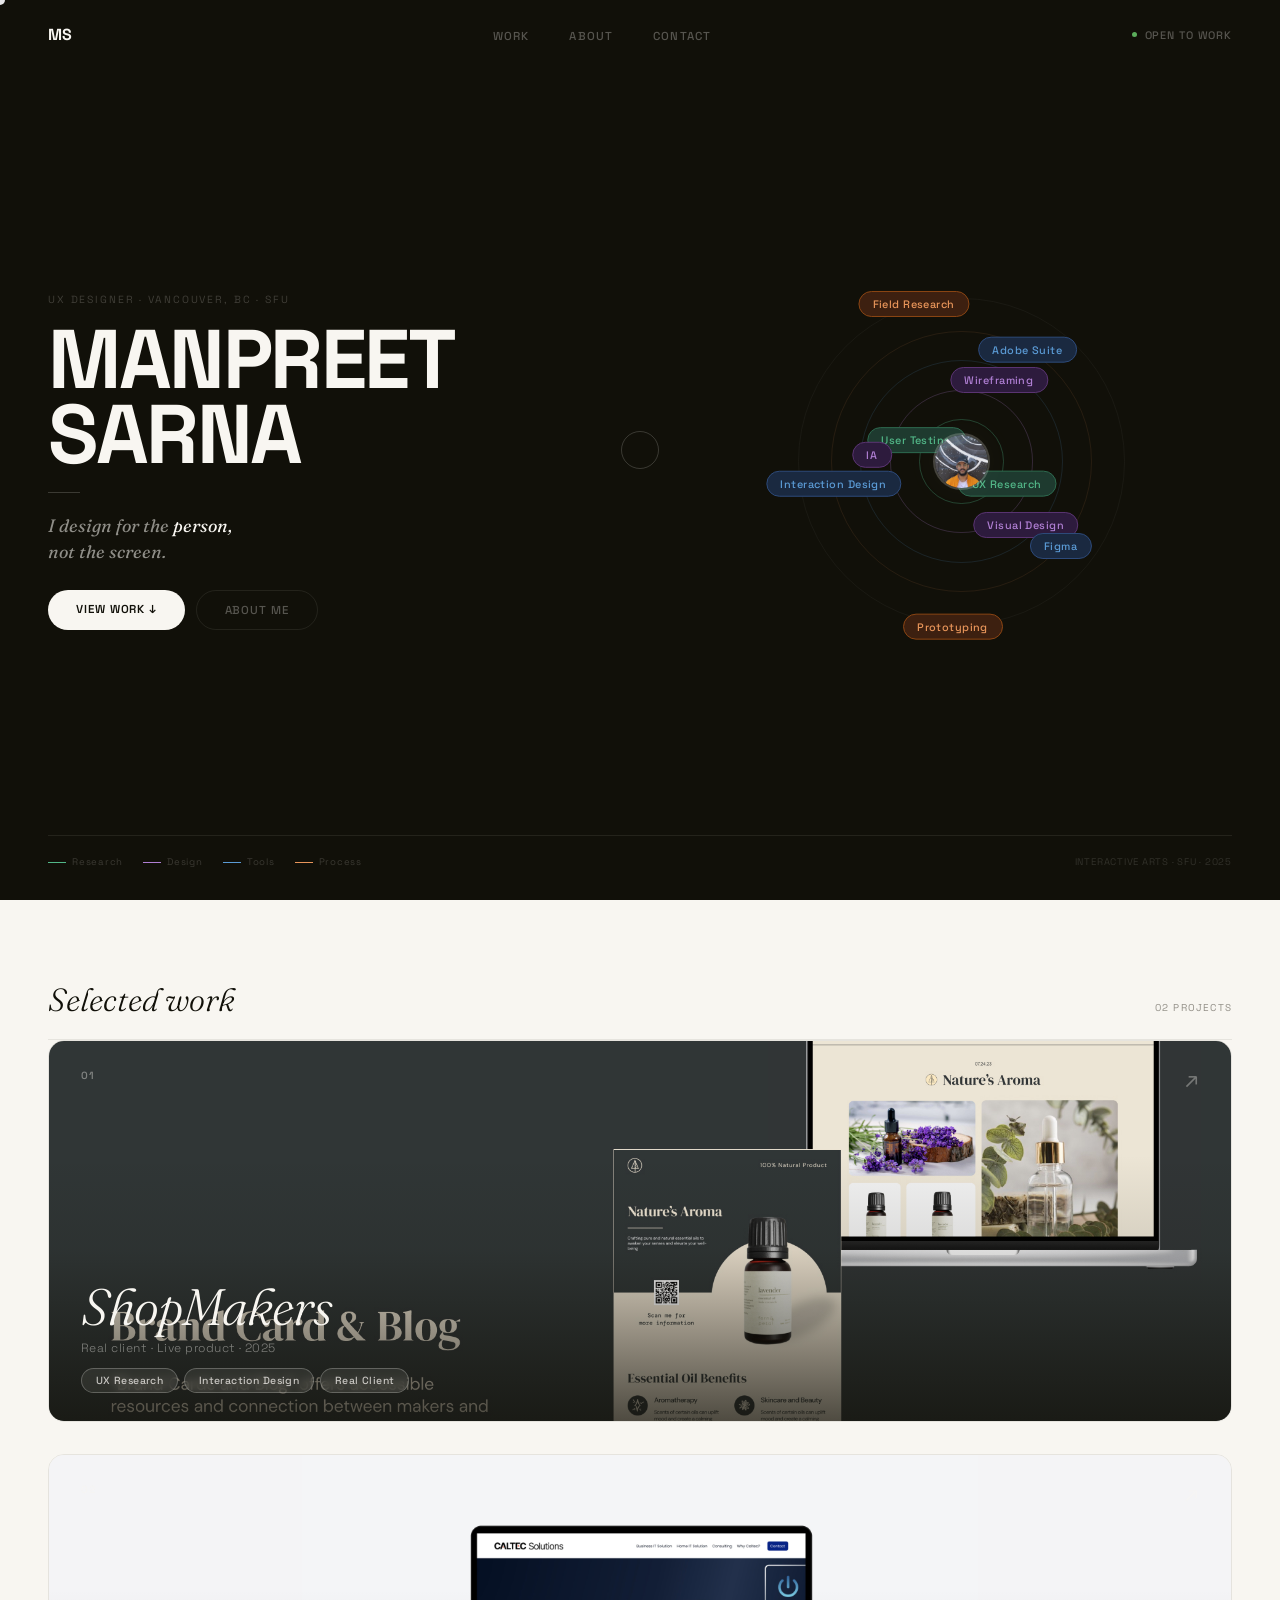
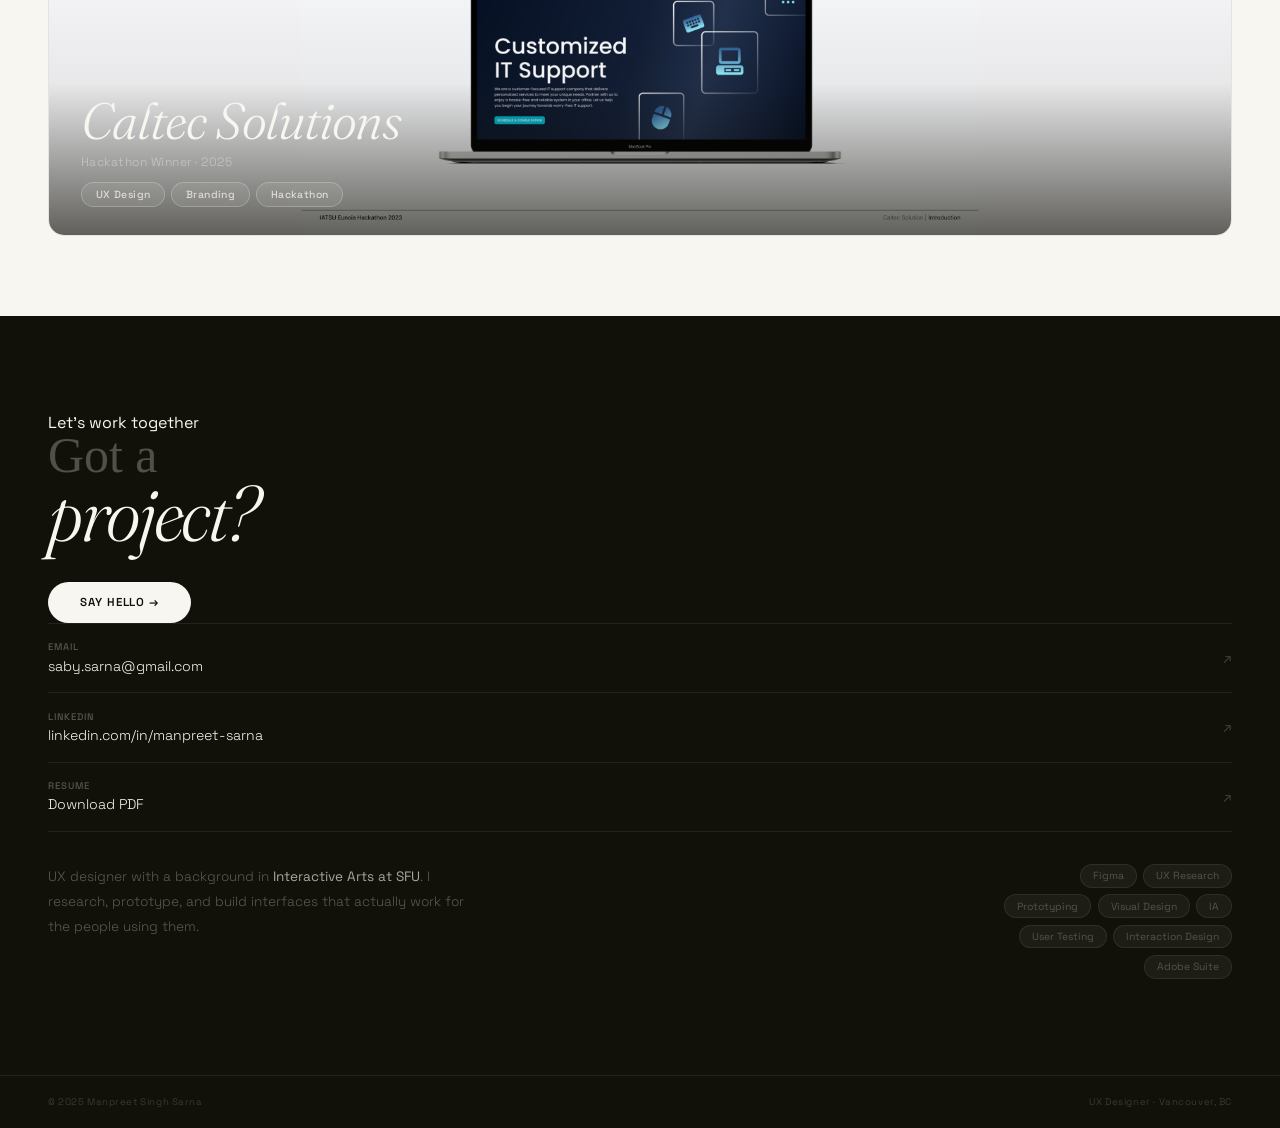
==== commit e80cc993: "Update index.html" ====
--- a/index.html
+++ b/index.html
@@ -197,7 +197,7 @@
 }
 </style>
 </head>
-  <meta name="google-site-verification" content="5SZ4j2TjmkjVvjPFLg6axax8uHBgU7xjacutdIBSM9w" />
+ 
 <body>
 
 <!-- IMAGE CURSORS — one per project -->
